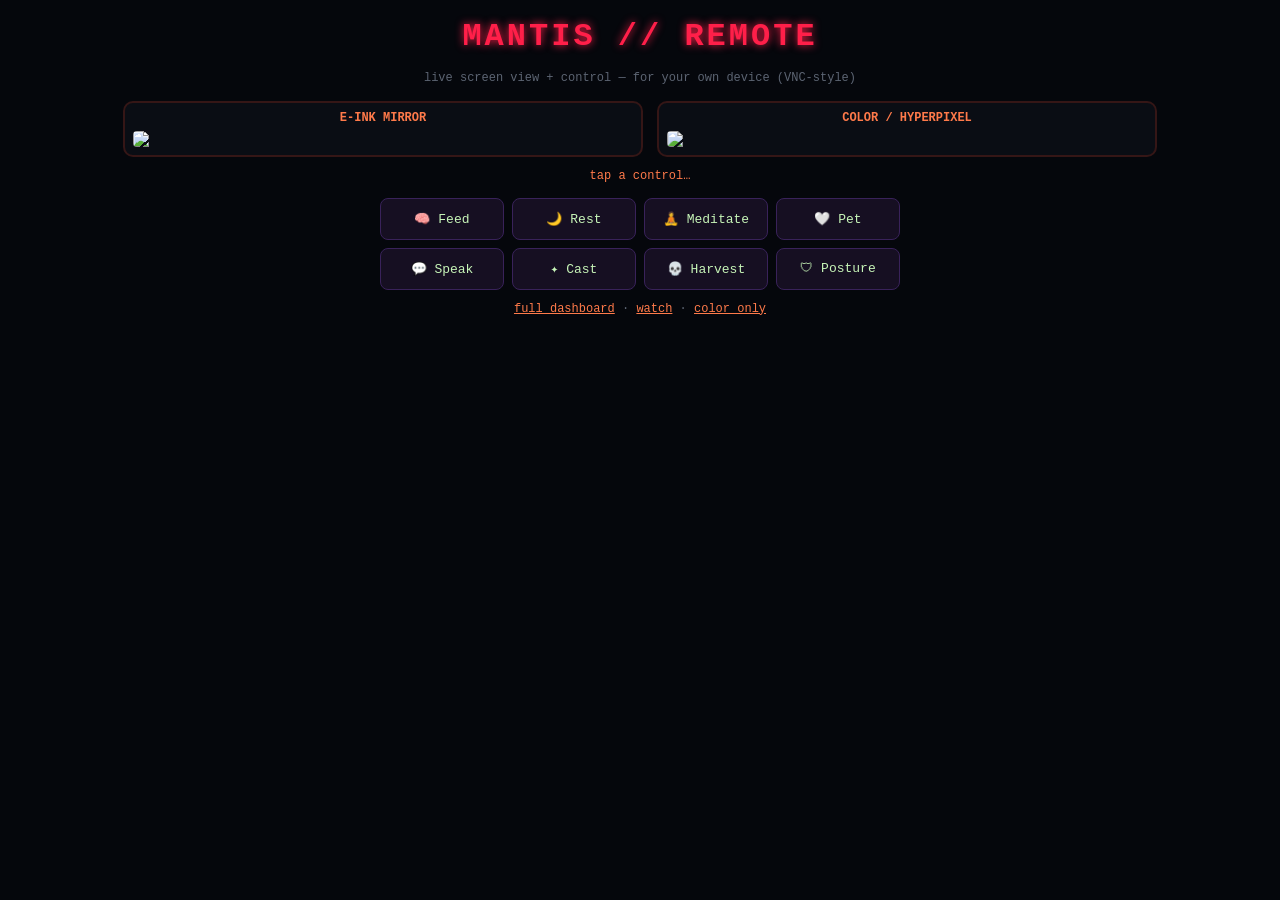
==== mantis/web/remote.html @ 585fe18b "Add full Mantis 1.1.0 source tree; de-brand repo Brings the complete package into the repo: the mant" ====
<!doctype html>
<html lang="en">
<head>
<meta charset="utf-8">
<meta name="viewport" content="width=device-width, initial-scale=1">
<title>MANTIS — Remote Console</title>
<style>
  :root{--bg:#05070c;--green:#ff3b3b;--mag:#ff1f49;--cyan:#ff7a4a;--grey:#5c6472;--ink:#c7f5b8}
  *{box-sizing:border-box}
  body{margin:0;background:var(--bg);color:var(--ink);font-family:'Courier New',monospace;
    min-height:100vh;display:flex;flex-direction:column;align-items:center;padding:14px;gap:12px}
  h1{color:var(--mag);letter-spacing:3px;margin:4px 0;text-shadow:0 0 8px var(--mag)}
  .sub{color:var(--grey);font-size:12px;margin-bottom:4px}
  .screens{display:flex;gap:14px;flex-wrap:wrap;justify-content:center;width:100%}
  .screen{background:#0a0d14;border:2px solid #351616;border-radius:10px;padding:8px}
  .screen img{display:block;image-rendering:pixelated;border-radius:4px}
  .screen.color img{image-rendering:auto;max-width:92vw}
  .screen h3{margin:0 0 6px;font-size:12px;color:var(--cyan);text-align:center}
  .pad{display:grid;grid-template-columns:repeat(4,1fr);gap:8px;max-width:520px;width:100%}
  button{background:#160f22;color:var(--ink);border:1px solid #39225a;border-radius:8px;
    padding:12px 8px;font-family:inherit;font-size:13px;cursor:pointer}
  button:hover{border-color:var(--mag);color:#fff;box-shadow:0 0 10px rgba(255,31,73,.4)}
  button.deed{color:#ff9a9a;border-color:#5a1a2a}
  .status{font-size:12px;color:var(--cyan);min-height:1.4em;text-align:center}
  a{color:var(--cyan)}
</style>
</head>
<body>
  <h1>MANTIS // REMOTE</h1>
  <div class="sub">live screen view + control — for your own device (VNC-style)</div>
  <div class="screens">
    <div class="screen"><h3>E-INK MIRROR</h3><img id="eink" width="500" src="/epaper.png"></div>
    <div class="screen color"><h3>COLOR / HYPERPIXEL</h3><img id="color" width="480" src="/color.png"></div>
  </div>
  <div class="status" id="status">tap a control…</div>
  <div class="pad">
    <button data-act="feed">🧠 Feed</button>
    <button data-act="rest">🌙 Rest</button>
    <button data-act="meditate">🧘 Meditate</button>
    <button data-act="pet">🤍 Pet</button>
    <button data-act="speak">💬 Speak</button>
    <button id="cast">✦ Cast</button>
    <button id="harvest">💀 Harvest</button>
    <button id="posture">🛡 Posture</button>
  </div>
  <div class="sub"><a href="/">full dashboard</a> · <a href="/watch">watch</a> · <a href="/color">color only</a></div>
<script>
const $ = (id) => document.getElementById(id);
async function api(path, body){
  const o = body ? {method:"POST",headers:{"Content-Type":"application/json"},body:JSON.stringify(body)} : {};
  return (await fetch(path, o)).json();
}
function refreshScreens(){
  $("eink").src = "/epaper.png?t=" + Date.now();
  $("color").src = "/color.png?t=" + Date.now();
}
async function act(a){ const r = await api("/api/action",{action:a}); if(r.message)$("status").textContent=r.message; refreshScreens(); }
document.querySelectorAll("[data-act]").forEach(b=>b.addEventListener("click",()=>act(b.dataset.act)));
$("cast").addEventListener("click", async ()=>{
  const sp = await api("/api/spells");
  const s = await (await fetch("/api/state")).json();
  const unlocked = (sp.spells||[]).filter(x=>x.unlocked);
  const best = unlocked.sort((a,b)=>b.min_level-a.min_level).find(x=>s.psyche>=x.psyche_cost) || unlocked[0];
  if(!best){$("status").textContent="no spell ready";return;}
  const r = await api("/api/cast",{spell:best.id});
  $("status").textContent = r.ok ? (r.result.summary||"cast") : ("✖ "+r.error); refreshScreens();
});
$("harvest").addEventListener("click", async ()=>{ const r=await api("/api/harvest",{}); $("status").textContent=r.summary||r.error; refreshScreens(); });
$("posture").addEventListener("click", async ()=>{ const s=await (await fetch("/api/state")).json(); const p=s.posture; $("status").textContent=`Security posture: ${p.grade} (${p.score==null?"—":p.score}/100)`; });
setInterval(refreshScreens, 2500);
refreshScreens();
</script>
</body>
</html>
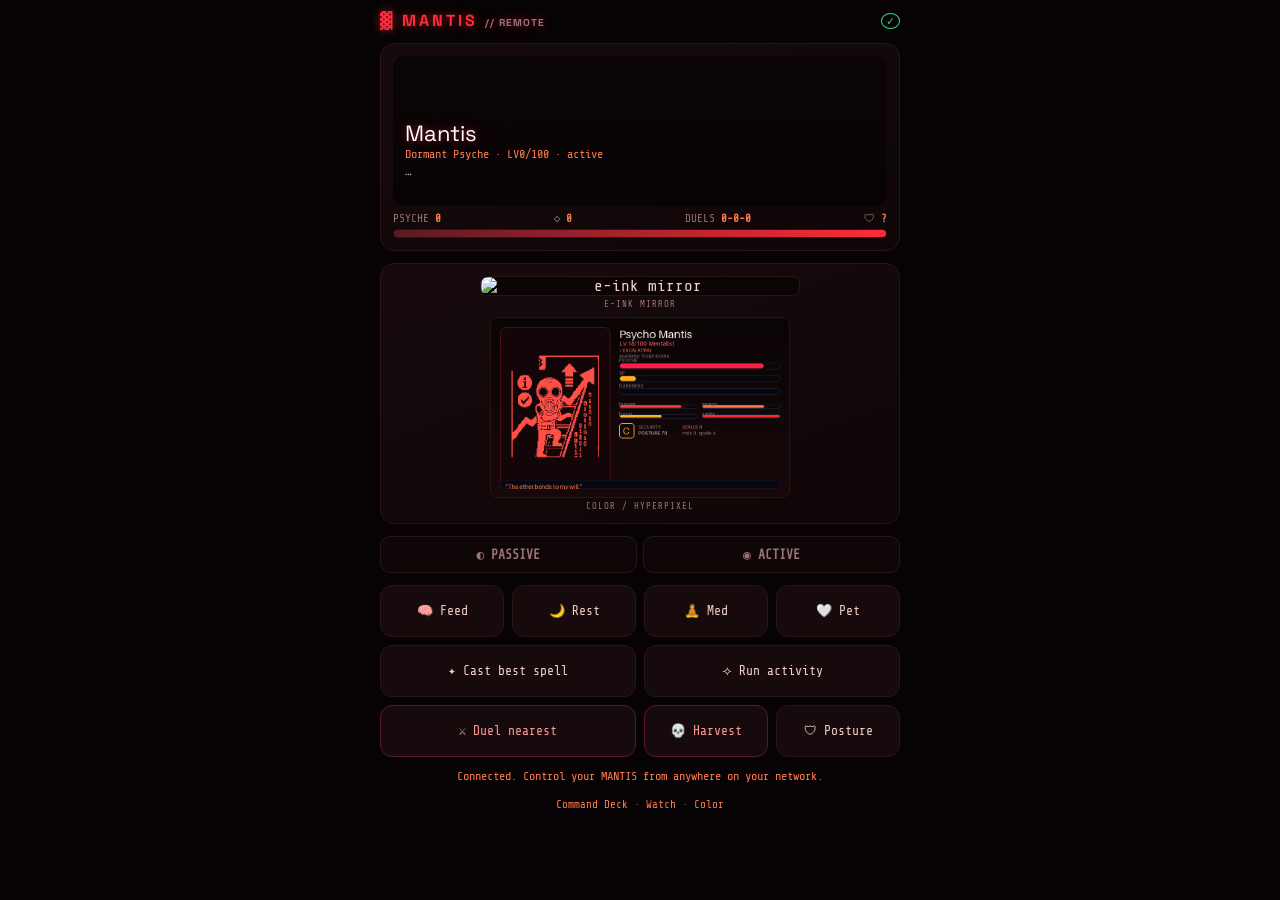
==== commit 3d8c5834: "v1.2.0 — Mantis-vs-Mantis duels, proximity discovery, anti-cheat, PWA apps, flashable image Duels: n" ====
--- a/mantis/web/remote.html
+++ b/mantis/web/remote.html
@@ -2,73 +2,146 @@
 <html lang="en">
 <head>
 <meta charset="utf-8">
-<meta name="viewport" content="width=device-width, initial-scale=1">
-<title>MANTIS — Remote Console</title>
+<meta name="viewport" content="width=device-width, initial-scale=1, viewport-fit=cover, maximum-scale=1">
+<title>MANTIS — Remote</title>
+<link rel="manifest" href="/manifest.webmanifest">
+<meta name="theme-color" content="#ff2b3a">
+<link rel="apple-touch-icon" href="/icons/apple-touch-icon.png">
+<link rel="icon" href="/icons/favicon-32.png">
+<meta name="apple-mobile-web-app-capable" content="yes">
+<meta name="mobile-web-app-capable" content="yes">
+<meta name="apple-mobile-web-app-status-bar-style" content="black-translucent">
+<meta name="apple-mobile-web-app-title" content="MANTIS">
+<link rel="stylesheet" href="https://fonts.googleapis.com/css2?family=Space+Grotesk:wght@600;700&family=Share+Tech+Mono&display=swap">
 <style>
-  :root{--bg:#05070c;--green:#ff3b3b;--mag:#ff1f49;--cyan:#ff7a4a;--grey:#5c6472;--ink:#c7f5b8}
-  *{box-sizing:border-box}
-  body{margin:0;background:var(--bg);color:var(--ink);font-family:'Courier New',monospace;
-    min-height:100vh;display:flex;flex-direction:column;align-items:center;padding:14px;gap:12px}
-  h1{color:var(--mag);letter-spacing:3px;margin:4px 0;text-shadow:0 0 8px var(--mag)}
-  .sub{color:var(--grey);font-size:12px;margin-bottom:4px}
-  .screens{display:flex;gap:14px;flex-wrap:wrap;justify-content:center;width:100%}
-  .screen{background:#0a0d14;border:2px solid #351616;border-radius:10px;padding:8px}
-  .screen img{display:block;image-rendering:pixelated;border-radius:4px}
-  .screen.color img{image-rendering:auto;max-width:92vw}
-  .screen h3{margin:0 0 6px;font-size:12px;color:var(--cyan);text-align:center}
-  .pad{display:grid;grid-template-columns:repeat(4,1fr);gap:8px;max-width:520px;width:100%}
-  button{background:#160f22;color:var(--ink);border:1px solid #39225a;border-radius:8px;
-    padding:12px 8px;font-family:inherit;font-size:13px;cursor:pointer}
-  button:hover{border-color:var(--mag);color:#fff;box-shadow:0 0 10px rgba(255,31,73,.4)}
-  button.deed{color:#ff9a9a;border-color:#5a1a2a}
-  .status{font-size:12px;color:var(--cyan);min-height:1.4em;text-align:center}
-  a{color:var(--cyan)}
+  :root{--bg:#070304;--panel:#160a0c;--panel2:#0f0608;--line:#2a1416;--ink:#f3cfc7;
+    --grey:#9a7378;--acc:#ff2b3a;--acc2:#ff7a4a;--ok:#39d98a;--warn:#ffb020;--glow:255,43,58;
+    --disp:'Space Grotesk',system-ui,sans-serif;--mono:'Share Tech Mono','Courier New',monospace;color-scheme:dark}
+  *{box-sizing:border-box}[hidden]{display:none!important}
+  body{margin:0;background:var(--bg);color:var(--ink);font-family:var(--mono);
+    min-height:100dvh;display:flex;flex-direction:column;align-items:center;
+    padding:calc(10px + env(safe-area-inset-top)) max(12px,env(safe-area-inset-right)) calc(14px + env(safe-area-inset-bottom)) max(12px,env(safe-area-inset-left));gap:12px}
+  header{display:flex;align-items:center;gap:10px;width:100%;max-width:520px;justify-content:space-between}
+  .brand{font-family:var(--disp);font-weight:700;letter-spacing:3px;color:var(--acc);
+    text-shadow:0 0 10px rgba(var(--glow),.6)}
+  .brand small{color:var(--grey);font-size:10px;letter-spacing:1px}
+  .v{font-size:12px;color:var(--ok);border:1px solid var(--ok);border-radius:50%;padding:0 5px}
+  .v.bad{color:var(--acc);border-color:var(--acc)}
+  .card{background:linear-gradient(160deg,var(--panel),var(--panel2));border:1px solid var(--line);
+    border-radius:14px;padding:12px;width:100%;max-width:520px}
+  .hero{position:relative;border-radius:12px;overflow:hidden;min-height:150px;
+    background:#0a0405 center/cover no-repeat}
+  .hero::after{content:"";position:absolute;inset:0;background:linear-gradient(180deg,transparent 30%,rgba(7,3,4,.9))}
+  .hero .meta{position:absolute;left:0;right:0;bottom:0;padding:12px;z-index:2}
+  .hero .nm{font-family:var(--disp);font-size:22px;color:#fff;text-shadow:0 0 10px rgba(var(--glow),.6)}
+  .hero .rk{color:var(--acc2);font-size:12px}
+  .hero .say{font-size:12px;color:var(--ink);opacity:.9;font-style:italic;margin-top:3px;min-height:30px}
+  .mirror{display:flex;gap:8px;justify-content:center;flex-wrap:wrap}
+  .mirror figure{margin:0;text-align:center}
+  .mirror img{display:block;border:1px solid var(--line);border-radius:8px;max-width:88vw;background:#0a0405}
+  .mirror .eink img{image-rendering:pixelated;width:320px}
+  .mirror figcaption{font-size:9px;color:var(--grey);letter-spacing:1px;margin-top:3px}
+  .stat{display:flex;justify-content:space-between;font-size:11px;color:var(--grey);margin-top:6px}
+  .stat b{color:var(--acc2)}
+  .track{height:9px;background:#0a0405;border:1px solid var(--line);border-radius:5px;overflow:hidden;margin-top:4px}
+  .fill{height:100%;background:linear-gradient(90deg,#5a1b22,var(--acc))}
+  .modesw{display:flex;gap:6px;width:100%;max-width:520px}
+  .modesw button{flex:1;background:var(--panel2);color:var(--grey);border:1px solid var(--line);
+    border-radius:10px;padding:10px;font-family:var(--mono);font-size:13px;font-weight:600}
+  .modesw button.on{color:#fff;border-color:var(--acc);box-shadow:0 0 10px rgba(var(--glow),.35)}
+  .pad{display:grid;grid-template-columns:repeat(4,1fr);gap:8px;width:100%;max-width:520px}
+  .pad button{background:var(--panel);color:var(--ink);border:1px solid var(--line);border-radius:12px;
+    padding:14px 6px;font-family:var(--mono);font-size:13px;min-height:52px}
+  .pad button:active{transform:translateY(1px)}
+  .pad button:hover{border-color:var(--acc);color:#fff}
+  .pad button.wide{grid-column:span 2}
+  .pad button.duel{border-color:#5a1a2a;color:#ff9a9a}
+  .status{font-size:12px;color:var(--acc2);min-height:1.4em;text-align:center;max-width:520px}
+  .links{font-size:11px;color:var(--grey)}
+  .links a{color:var(--acc2);text-decoration:none}
+  #install{background:var(--acc);color:#fff;border:0;border-radius:10px;padding:8px 12px;font-weight:700;font-size:12px}
+  @media(prefers-reduced-motion:reduce){*{transition:none!important}}
 </style>
 </head>
 <body>
-  <h1>MANTIS // REMOTE</h1>
-  <div class="sub">live screen view + control — for your own device (VNC-style)</div>
-  <div class="screens">
-    <div class="screen"><h3>E-INK MIRROR</h3><img id="eink" width="500" src="/epaper.png"></div>
-    <div class="screen color"><h3>COLOR / HYPERPIXEL</h3><img id="color" width="480" src="/color.png"></div>
+  <header>
+    <div class="brand">▓ MANTIS <small>// REMOTE</small></div>
+    <div style="display:flex;gap:8px;align-items:center">
+      <button id="install" hidden>⭳ Install app</button>
+      <span class="v" id="v">✓</span>
+    </div>
+  </header>
+
+  <div class="card">
+    <div class="hero" id="hero">
+      <div class="meta">
+        <div class="nm" id="nm">Mantis</div>
+        <div class="rk"><span id="rk">Dormant Psyche</span> · LV<span id="lv">0</span>/100 · <span id="mode">active</span></div>
+        <div class="say" id="say">…</div>
+      </div>
+    </div>
+    <div class="stat"><span>PSYCHE <b id="psy">0</b></span><span>◇ <b id="souls">0</b></span>
+      <span>DUELS <b id="rec">0-0-0</b></span><span>🛡 <b id="grade">?</b></span></div>
+    <div class="track"><div class="fill" id="psyf"></div></div>
   </div>
-  <div class="status" id="status">tap a control…</div>
+
+  <div class="mirror card">
+    <figure class="eink"><img id="eink" src="/epaper.png" alt="e-ink mirror"><figcaption>E-INK MIRROR</figcaption></figure>
+    <figure class="color"><img id="color" width="300" src="/color.png" alt="color mirror"><figcaption>COLOR / HYPERPIXEL</figcaption></figure>
+  </div>
+
+  <div class="modesw">
+    <button data-mode="passive" id="m-passive">◐ PASSIVE</button>
+    <button data-mode="active" id="m-active">◉ ACTIVE</button>
+  </div>
+
   <div class="pad">
     <button data-act="feed">🧠 Feed</button>
     <button data-act="rest">🌙 Rest</button>
-    <button data-act="meditate">🧘 Meditate</button>
+    <button data-act="meditate">🧘 Med</button>
     <button data-act="pet">🤍 Pet</button>
-    <button data-act="speak">💬 Speak</button>
-    <button id="cast">✦ Cast</button>
-    <button id="harvest">💀 Harvest</button>
+    <button id="cast" class="wide">✦ Cast best spell</button>
+    <button id="activity" class="wide">⟢ Run activity</button>
+    <button id="duel" class="duel wide">⚔ Duel nearest</button>
+    <button id="harvest" class="duel">💀 Harvest</button>
     <button id="posture">🛡 Posture</button>
   </div>
-  <div class="sub"><a href="/">full dashboard</a> · <a href="/watch">watch</a> · <a href="/color">color only</a></div>
+
+  <div class="status" id="status">Connected. Control your MANTIS from anywhere on your network.</div>
+  <div class="links"><a href="/">Command Deck</a> · <a href="/watch">Watch</a> · <a href="/color">Color</a></div>
+
 <script>
-const $ = (id) => document.getElementById(id);
-async function api(path, body){
-  const o = body ? {method:"POST",headers:{"Content-Type":"application/json"},body:JSON.stringify(body)} : {};
-  return (await fetch(path, o)).json();
+const $=(id)=>document.getElementById(id);
+async function api(p,b){const o=b?{method:"POST",headers:{"Content-Type":"application/json"},body:JSON.stringify(b)}:{};try{return await (await fetch(p,o)).json();}catch(e){return{};}}
+function status(t){$("status").textContent=t||"";}
+function mirrors(){const t=Date.now();$("eink").src="/epaper.png?t="+t;$("color").src="/color.png?t="+t;}
+let heroSet=false;
+async function refresh(){
+  const s=await api("/api/state"); if(!s||!s.name)return;
+  if(!heroSet){$("hero").style.backgroundImage="url(/art/mantis_portrait.webp)";heroSet=true;}
+  $("nm").textContent=s.name;$("rk").textContent=s.rank;$("lv").textContent=s.level;
+  $("say").textContent=s.phrase||"";$("mode").textContent=s.idle_mode;
+  $("psy").textContent=Math.round(s.psyche);$("psyf").style.width=(s.psyche_pct||0)+"%";
+  $("souls").textContent=s.souls;
+  const d=s.duels||{};$("rec").textContent=(d.won||0)+"-"+(d.lost||0)+"-"+(d.draw||0);
+  $("grade").textContent=(s.posture||{}).grade||"?";
+  $("m-passive").classList.toggle("on",s.idle_mode==="passive");
+  $("m-active").classList.toggle("on",s.idle_mode==="active");
+  const vb=$("v"); if(s.verified===false){vb.textContent="⚠";vb.className="v bad";vb.title="UNVERIFIED save";}else{vb.textContent="✓";vb.className="v";}
 }
-function refreshScreens(){
-  $("eink").src = "/epaper.png?t=" + Date.now();
-  $("color").src = "/color.png?t=" + Date.now();
-}
-async function act(a){ const r = await api("/api/action",{action:a}); if(r.message)$("status").textContent=r.message; refreshScreens(); }
-document.querySelectorAll("[data-act]").forEach(b=>b.addEventListener("click",()=>act(b.dataset.act)));
-$("cast").addEventListener("click", async ()=>{
-  const sp = await api("/api/spells");
-  const s = await (await fetch("/api/state")).json();
-  const unlocked = (sp.spells||[]).filter(x=>x.unlocked);
-  const best = unlocked.sort((a,b)=>b.min_level-a.min_level).find(x=>s.psyche>=x.psyche_cost) || unlocked[0];
-  if(!best){$("status").textContent="no spell ready";return;}
-  const r = await api("/api/cast",{spell:best.id});
-  $("status").textContent = r.ok ? (r.result.summary||"cast") : ("✖ "+r.error); refreshScreens();
-});
-$("harvest").addEventListener("click", async ()=>{ const r=await api("/api/harvest",{}); $("status").textContent=r.summary||r.error; refreshScreens(); });
-$("posture").addEventListener("click", async ()=>{ const s=await (await fetch("/api/state")).json(); const p=s.posture; $("status").textContent=`Security posture: ${p.grade} (${p.score==null?"—":p.score}/100)`; });
-setInterval(refreshScreens, 2500);
-refreshScreens();
+document.querySelectorAll("[data-act]").forEach(b=>b.onclick=async()=>{const r=await api("/api/action",{action:b.dataset.act});if(r.message)status(r.message);mirrors();refresh();});
+document.querySelectorAll("[data-mode]").forEach(b=>b.onclick=async()=>{const r=await api("/api/mode",{mode:b.dataset.mode});status("Mode → "+r.mode);refresh();});
+$("cast").onclick=async()=>{const sp=await api("/api/spells");const s=await api("/api/state");const u=(sp.spells||[]).filter(x=>x.unlocked);const best=u.sort((a,b)=>b.min_level-a.min_level).find(x=>s.psyche>=x.psyche_cost)||u[0];if(!best){status("no spell ready");return;}const r=await api("/api/cast",{spell:best.id});status(r.ok?(r.result.summary||"cast"):("✖ "+r.error));mirrors();refresh();};
+$("activity").onclick=async()=>{const a=await api("/api/activities");const un=(a.activities||[]).filter(x=>x.unlocked);if(!un.length){status("no activity unlocked yet");return;}const pick=un[Math.floor(Math.random()*un.length)];const r=await api("/api/activity",{activity:pick.key});status(r.ok?("◈ "+r.stage+": "+r.summary):("✖ "+r.error));mirrors();refresh();};
+$("duel").onclick=async()=>{const p=await api("/api/peers");const peers=p.peers||[];if(!peers.length){status("No MANTIS nearby to duel.");return;}const r=await api("/api/duel",{peer:peers[0].id,mode:"auto"});if(!r.ok){status("✖ "+r.error);return;}status((r.win?"★ WON":(r.draw?"= DREW":"✖ LOST"))+(r.upset?" (UPSET!)":"")+" vs "+r.foe.name+" — "+r.summary);mirrors();refresh();};
+$("harvest").onclick=async()=>{const r=await api("/api/harvest",{});status(r.summary||r.error);mirrors();refresh();};
+$("posture").onclick=async()=>{const s=await api("/api/state");const p=s.posture||{};status("Security posture: "+(p.grade||"?")+" ("+(p.score==null?"—":p.score)+"/100)");};
+// PWA install prompt
+let deferred=null;
+window.addEventListener("beforeinstallprompt",(e)=>{e.preventDefault();deferred=e;$("install").hidden=false;});
+$("install").onclick=async()=>{if(deferred){deferred.prompt();await deferred.userChoice;deferred=null;$("install").hidden=true;}};
+if("serviceWorker" in navigator){navigator.serviceWorker.register("/sw.js").catch(()=>{});}
+mirrors(); refresh(); setInterval(mirrors,2500); setInterval(refresh,1800);
 </script>
 </body>
 </html>
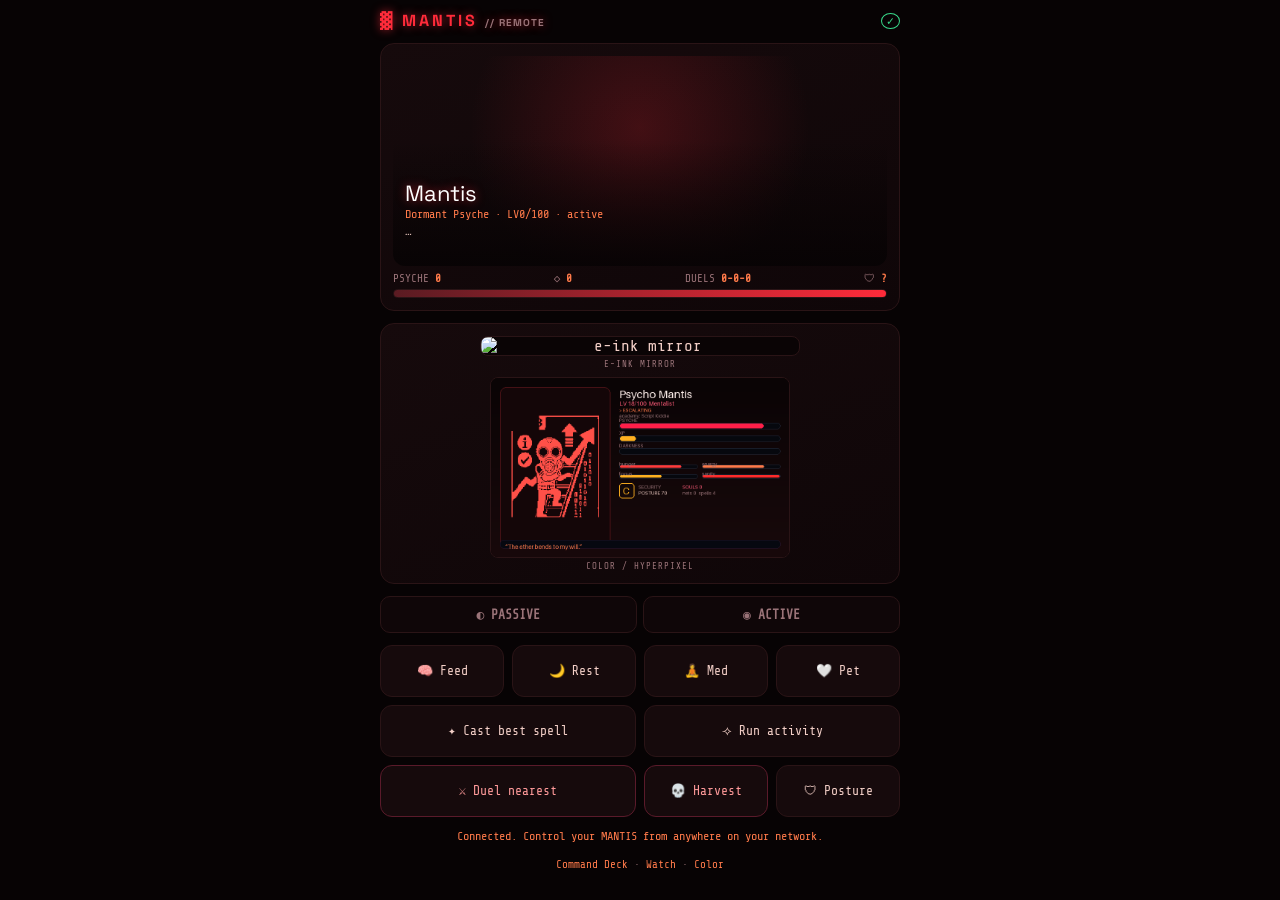
==== commit 44789381: "Use the original black-and-white gas-mask figure as the main-page hero The Command Deck and Remote n" ====
--- a/mantis/web/remote.html
+++ b/mantis/web/remote.html
@@ -29,9 +29,10 @@
   .v.bad{color:var(--acc);border-color:var(--acc)}
   .card{background:linear-gradient(160deg,var(--panel),var(--panel2));border:1px solid var(--line);
     border-radius:14px;padding:12px;width:100%;max-width:520px}
-  .hero{position:relative;border-radius:12px;overflow:hidden;min-height:150px;
-    background:#0a0405 center/cover no-repeat}
-  .hero::after{content:"";position:absolute;inset:0;background:linear-gradient(180deg,transparent 30%,rgba(7,3,4,.9))}
+  .hero{position:relative;border-radius:12px;overflow:hidden;min-height:210px;
+    background:radial-gradient(circle at 50% 34%,rgba(var(--glow),.2),transparent 60%),url(/art/mantis_main.png);
+    background-repeat:no-repeat,no-repeat;background-position:center,center 14%;background-size:auto,64% auto}
+  .hero::after{content:"";position:absolute;inset:0;background:linear-gradient(180deg,transparent 40%,rgba(7,3,4,.92));pointer-events:none}
   .hero .meta{position:absolute;left:0;right:0;bottom:0;padding:12px;z-index:2}
   .hero .nm{font-family:var(--disp);font-size:22px;color:#fff;text-shadow:0 0 10px rgba(var(--glow),.6)}
   .hero .rk{color:var(--acc2);font-size:12px}
@@ -118,7 +119,7 @@
 let heroSet=false;
 async function refresh(){
   const s=await api("/api/state"); if(!s||!s.name)return;
-  if(!heroSet){$("hero").style.backgroundImage="url(/art/mantis_portrait.webp)";heroSet=true;}
+  heroSet=true;  // hero art is the B&W figure, set in CSS
   $("nm").textContent=s.name;$("rk").textContent=s.rank;$("lv").textContent=s.level;
   $("say").textContent=s.phrase||"";$("mode").textContent=s.idle_mode;
   $("psy").textContent=Math.round(s.psyche);$("psyf").style.width=(s.psyche_pct||0)+"%";
